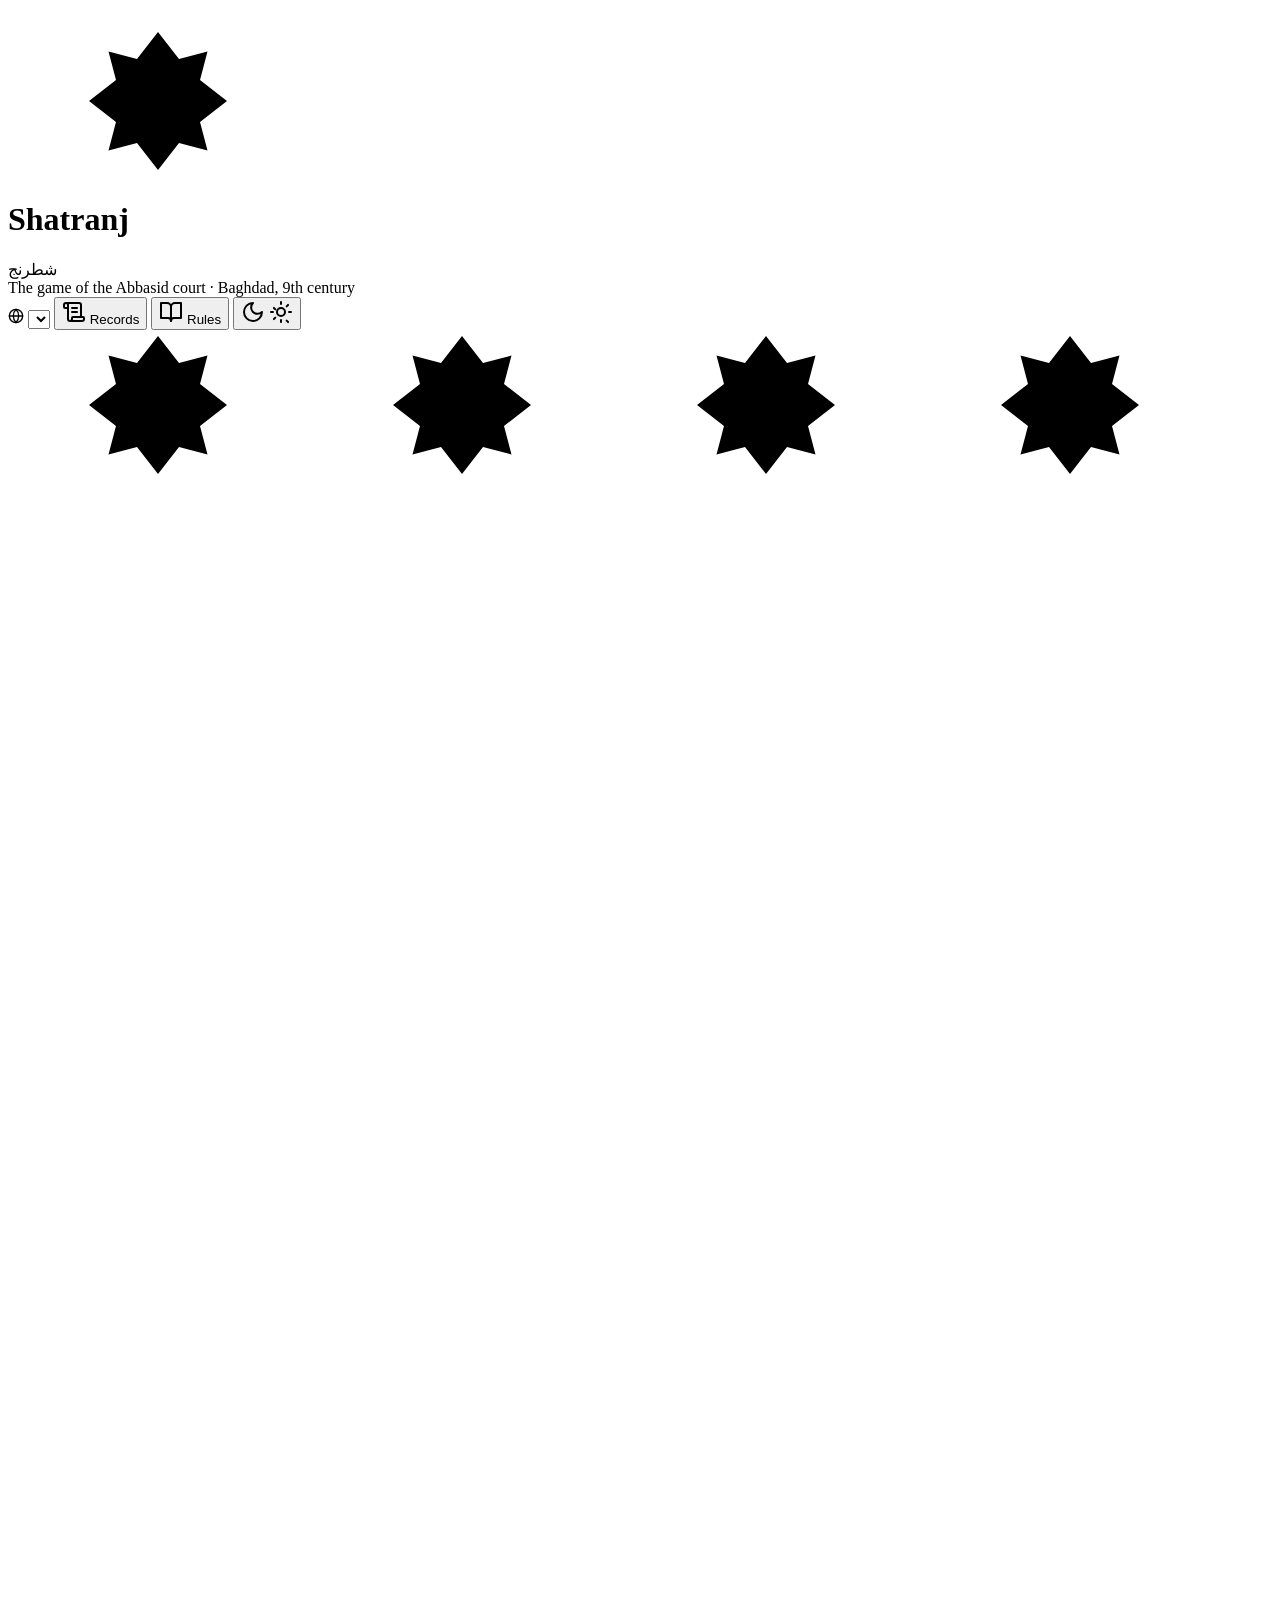
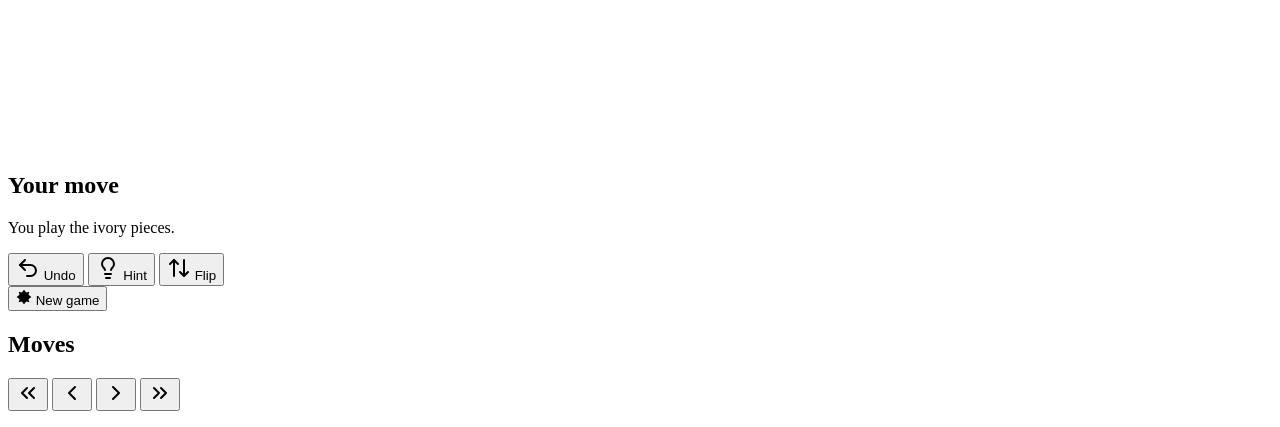
==== static/index.html @ 24f1b4db "Prepare for app embedding; drop the hieroglyphic Egyptian locale - Remove the Middle Egyptian (hiero" ====
<!doctype html>
<html lang="en">
  <head>
    <meta charset="utf-8" />
    <meta
      name="viewport"
      content="width=device-width, initial-scale=1, viewport-fit=cover"
    />
    <title>Shatranj — the chess of Abbasid Baghdad</title>
    <meta
      name="description"
      content="Play shatranj, the medieval chess of the Abbasid court, against the computer. Five levels of difficulty, from novice to legend."
    />
    <link rel="icon" href="favicon.svg" type="image/svg+xml" />
    <link rel="stylesheet" href="fonts.css" />
    <script>
    try {
      const t = localStorage.getItem("shatranj:theme");
      if (
        t === "dark" ||
        (!t && matchMedia("(prefers-color-scheme: dark)").matches)
      ) {
        document.documentElement.classList.add("dark");
      }
    } catch (_) {}
    </script>
    <link rel="stylesheet" href="styles.css" />
    <script type="module" src="main.js"></script>
  </head>
  <body class="girih-bg">
    <svg width="0" height="0" class="absolute" aria-hidden="true">
      <defs>
        <symbol id="star8" viewBox="0 0 100 100">
          <path
            d="M50 4 L64 22 L83 17 L78 36 L96 50 L78 64 L83 83 L64 78 L50 96 L36 78 L17 83 L22 64 L4 50 L22 36 L17 17 L36 22Z"
          />
        </symbol>
      </defs>
    </svg>

    <header
      class="border-b border-border/70 bg-background/70 backdrop-blur sticky top-0 z-30">
      <div class="mx-auto max-w-6xl px-4 h-16 flex items-center gap-3">
        <svg class="size-8 shrink-0 text-gold" fill="currentColor">
          <use href="#star8" />
        </svg>
        <div class="flex items-baseline gap-3 min-w-0">
          <h1 class="font-display text-2xl tracking-wide truncate"
            id="brand-primary"
            data-i18n="brand.primary">Shatranj</h1>
          <span class="font-arabic text-xl text-gold" lang="ar"
            id="brand-secondary" data-i18n="brand.secondary">شطرنج</span>
        </div>
        <span class="hidden lg:inline text-sm text-muted-foreground ms-2"
          data-i18n="header.tagline">The game of the Abbasid court · Baghdad, 9th century</span>
        <div class="ms-auto flex items-center gap-1">
          <label class="lang-picker" data-i18n-title="header.language">
            <svg xmlns="http://www.w3.org/2000/svg" width="16" height="16"
              viewBox="0 0 24 24" fill="none" stroke="currentColor"
              stroke-width="2" stroke-linecap="round" stroke-linejoin="round"
              aria-hidden="true">
              <circle cx="12" cy="12" r="10" />
              <path d="M12 2a14.5 14.5 0 0 0 0 20 14.5 14.5 0 0 0 0-20" />
              <path d="M2 12h20" />
            </svg>
            <span class="lang-current" id="lang-current"
              aria-hidden="true"></span>
            <select id="lang-select" data-i18n-aria="header.language"></select>
          </label>
          <button type="button" class="btn" data-variant="ghost" data-size="sm"
            id="library-btn" data-i18n-title="header.library">
            <svg xmlns="http://www.w3.org/2000/svg" width="24" height="24"
              viewBox="0 0 24 24" fill="none" stroke="currentColor"
              stroke-width="2" stroke-linecap="round" stroke-linejoin="round"
              aria-hidden="true">
              <path d="M15 12h-5" />
              <path d="M15 8h-5" />
              <path d="M19 17V5a2 2 0 0 0-2-2H4" />
              <path
                d="M8 21h12a2 2 0 0 0 2-2v-1a1 1 0 0 0-1-1H11a1 1 0 0 0-1 1v1a2 2 0 1 1-4 0V5a2 2 0 1 0-4 0v2a1 1 0 0 0 1 1h3" />
            </svg>
            <span class="max-sm:sr-only"
              data-i18n="header.library">Records</span>
          </button>
          <button
            type="button"
            class="btn"
            data-variant="ghost"
            data-size="sm"
            id="rules-btn"
          >
            <svg xmlns="http://www.w3.org/2000/svg" width="24" height="24"
              viewBox="0 0 24 24" fill="none" stroke="currentColor"
              stroke-width="2" stroke-linecap="round" stroke-linejoin="round">
              <path d="M2 3h6a4 4 0 0 1 4 4v14a3 3 0 0 0-3-3H2z" />
              <path d="M22 3h-6a4 4 0 0 0-4 4v14a3 3 0 0 1 3-3h7z" />
            </svg>
            <span class="max-sm:sr-only" data-i18n="header.rules">Rules</span>
          </button>
          <button
            type="button"
            class="btn"
            data-variant="ghost"
            data-size="icon"
            id="theme-btn"
            aria-label="Toggle dark mode" data-i18n-aria="header.theme"
          >
            <svg class="dark:hidden" xmlns="http://www.w3.org/2000/svg"
              width="24" height="24" viewBox="0 0 24 24" fill="none"
              stroke="currentColor" stroke-width="2" stroke-linecap="round"
              stroke-linejoin="round">
              <path d="M12 3a6 6 0 0 0 9 9 9 9 0 1 1-9-9Z" />
            </svg>
            <svg class="hidden dark:block" xmlns="http://www.w3.org/2000/svg"
              width="24" height="24" viewBox="0 0 24 24" fill="none"
              stroke="currentColor" stroke-width="2" stroke-linecap="round"
              stroke-linejoin="round">
              <circle cx="12" cy="12" r="4" />
              <path
                d="M12 2v2M12 20v2m-7.07-14.07 1.41 1.41m11.32 11.32 1.41 1.41M2 12h2m16 0h2M6.34 17.66l-1.41 1.41M19.07 4.93l-1.41 1.41" />
            </svg>
          </button>
        </div>
      </div>
    </header>

    <main
      class="play-layout mx-auto max-w-6xl px-4 py-6 lg:py-10 grid gap-6 lg:gap-8 lg:grid-cols-[minmax(0,1fr)_22rem]">
      <!-- Board column -->
      <section class="min-w-0">
        <div
          class="board-col mx-auto w-full flex flex-col gap-3 max-w-[min(100%,max(20rem,calc(100dvh-14rem)))] md:max-w-[min(100%,max(20rem,calc(100dvh-12rem)))] lg:max-w-[min(100%,max(24rem,calc(100dvh-12rem)))]">
          <div class="viewer-bar" id="viewer-card" hidden></div>
          <div class="player-bar" id="top-player"></div>

          <div class="board-frame w-full" dir="ltr">
            <svg class="rosette left-1 top-1" fill="currentColor">
              <use href="#star8" />
            </svg>
            <svg class="rosette right-1 top-1" fill="currentColor">
              <use href="#star8" />
            </svg>
            <svg class="rosette left-1 bottom-1" fill="currentColor">
              <use href="#star8" />
            </svg>
            <svg class="rosette right-1 bottom-1" fill="currentColor">
              <use href="#star8" />
            </svg>
            <div class="relative">
              <div class="board" id="board" role="grid" tabindex="0"
                aria-label="Shatranj board. Use arrow keys to move the cursor and Enter to pick up or place a piece."
                data-i18n-aria="board.aria"></div>
              <svg class="board-overlay" id="board-overlay"
                viewBox="0 0 800 800"
                aria-hidden="true"></svg>
            </div>
          </div>

          <div class="player-bar" id="bottom-player"></div>
          <div class="review-strip" id="review-strip" dir="ltr" hidden></div>
          <div class="sr-only" id="sr-live" aria-live="polite"
            aria-atomic="true"></div>
        </div>
      </section>

      <!-- Side panel -->
      <aside
        class="side-panel flex flex-col gap-4 min-w-0">
        <div class="card gap-4 py-5">
          <header class="px-5">
            <h2 class="flex items-center gap-2.5 text-base" aria-live="polite">
              <span id="status-icon" class="flex"></span>
              <span id="status-title">Your move</span>
            </h2>
            <p id="status-detail"
              aria-live="polite">You play the ivory pieces.</p>
            <div id="status-extra" class="flex flex-wrap gap-2 mt-1"
              hidden></div>
          </header>
          <section class="px-5 status-actions">
            <button type="button" class="btn" data-variant="outline"
              data-size="sm" id="undo-btn" title="Take back your last move (U)"
              data-i18n-title="btn.undo.title">
              <svg xmlns="http://www.w3.org/2000/svg" width="24" height="24"
                viewBox="0 0 24 24" fill="none" stroke="currentColor"
                stroke-width="2" stroke-linecap="round" stroke-linejoin="round">
                <path d="M9 14 4 9l5-5" />
                <path d="M4 9h10.5a5.5 5.5 0 0 1 0 11H11" />
              </svg>
              <span data-i18n="btn.undo">Undo</span>
            </button>
            <button type="button" class="btn" data-variant="outline"
              data-size="sm" id="hint-btn" title="Suggest a move (H)"
              data-i18n-title="btn.hint.title">
              <svg xmlns="http://www.w3.org/2000/svg" width="24" height="24"
                viewBox="0 0 24 24" fill="none" stroke="currentColor"
                stroke-width="2" stroke-linecap="round" stroke-linejoin="round">
                <path
                  d="M15 14c.2-1 .7-1.7 1.5-2.5 1-.9 1.5-2.2 1.5-3.5A6 6 0 0 0 6 8c0 1 .2 2.2 1.5 3.5.7.7 1.3 1.5 1.5 2.5" />
                <path d="M9 18h6" />
                <path d="M10 22h4" />
              </svg>
              <span data-i18n="btn.hint">Hint</span>
            </button>
            <button type="button" class="btn" data-variant="outline"
              data-size="sm" id="flip-btn" title="Flip the board (F)"
              data-i18n-title="btn.flip.title">
              <svg xmlns="http://www.w3.org/2000/svg" width="24" height="24"
                viewBox="0 0 24 24" fill="none" stroke="currentColor"
                stroke-width="2" stroke-linecap="round" stroke-linejoin="round">
                <path d="m21 16-4 4-4-4" />
                <path d="M17 20V4" />
                <path d="m3 8 4-4 4 4" />
                <path d="M7 4v16" />
              </svg>
              <span data-i18n="btn.flip">Flip</span>
            </button>
          </section>
          <footer class="px-5">
            <button type="button" class="btn w-full" id="new-game-btn">
              <svg width="16" height="16" viewBox="0 0 100 100"
                fill="currentColor">
                <use href="#star8" />
              </svg>
              <span id="new-game-label" data-i18n="btn.newGame">New game</span>
            </button>
          </footer>
        </div>

        <div class="card gap-3 py-5" id="opponent-card"></div>

        <div class="card gap-3 py-5" id="review-card" hidden></div>

        <div class="card gap-3 py-5">
          <header class="px-5">
            <h2
              class="font-display text-lg flex items-baseline justify-between gap-2">
              <span data-i18n="moves.title">Moves</span>
              <span class="font-sans text-xs font-normal text-muted-foreground"
                id="move-count"></span>
            </h2>
          </header>
          <section class="px-5">
            <div
              class="moves-list moves-grid text-sm overflow-y-auto scrollbar"
              dir="ltr"
              id="moves"></div>
          </section>
          <footer class="px-5 flex items-center gap-1" dir="ltr" id="moves-nav">
            <button type="button" class="btn" data-variant="ghost"
              data-size="icon-sm" id="nav-first"
              aria-label="First position (Home)" title="First position (Home)"
              data-i18n-aria="nav.first" data-i18n-title="nav.first">
              <svg xmlns="http://www.w3.org/2000/svg" width="24" height="24"
                viewBox="0 0 24 24" fill="none" stroke="currentColor"
                stroke-width="2" stroke-linecap="round" stroke-linejoin="round">
                <path d="m11 17-5-5 5-5" />
                <path d="m18 17-5-5 5-5" />
              </svg>
            </button>
            <button type="button" class="btn" data-variant="ghost"
              data-size="icon-sm" id="nav-prev" aria-label="Previous move (←)"
              title="Previous move (←)" data-i18n-aria="nav.prev"
              data-i18n-title="nav.prev">
              <svg xmlns="http://www.w3.org/2000/svg" width="24" height="24"
                viewBox="0 0 24 24" fill="none" stroke="currentColor"
                stroke-width="2" stroke-linecap="round" stroke-linejoin="round">
                <path d="m15 18-6-6 6-6" />
              </svg>
            </button>
            <button type="button" class="btn" data-variant="ghost"
              data-size="icon-sm" id="nav-next" aria-label="Next move (→)"
              title="Next move (→)" data-i18n-aria="nav.next"
              data-i18n-title="nav.next">
              <svg xmlns="http://www.w3.org/2000/svg" width="24" height="24"
                viewBox="0 0 24 24" fill="none" stroke="currentColor"
                stroke-width="2" stroke-linecap="round" stroke-linejoin="round">
                <path d="m9 18 6-6-6-6" />
              </svg>
            </button>
            <button type="button" class="btn" data-variant="ghost"
              data-size="icon-sm" id="nav-last" aria-label="Latest move (End)"
              title="Latest move (End)" data-i18n-aria="nav.last"
              data-i18n-title="nav.last">
              <svg xmlns="http://www.w3.org/2000/svg" width="24" height="24"
                viewBox="0 0 24 24" fill="none" stroke="currentColor"
                stroke-width="2" stroke-linecap="round" stroke-linejoin="round">
                <path d="m6 17 5-5-5-5" />
                <path d="m13 17 5-5-5-5" />
              </svg>
            </button>
            <button type="button" class="btn ml-auto" data-variant="ghost"
              data-size="sm" id="analyse-btn" hidden
              title="Analyse the game so far"
              data-i18n-title="nav.review.title">
              <svg xmlns="http://www.w3.org/2000/svg" width="24" height="24"
                viewBox="0 0 24 24" fill="none" stroke="currentColor"
                stroke-width="2" stroke-linecap="round" stroke-linejoin="round">
                <path d="M3 3v16a2 2 0 0 0 2 2h16" />
                <path d="m19 9-5 5-4-4-3 3" />
              </svg>
              <span data-i18n="nav.review">Review</span>
            </button>
            <button type="button" class="btn ml-auto" data-variant="outline"
              data-size="sm" id="nav-live" hidden>
              <span data-i18n="nav.live">Back to game</span>
            </button>
          </footer>
        </div>
      </aside>
    </main>

    <footer class="mx-auto max-w-6xl px-4 pb-10">
      <div class="ornament mb-4"></div>
      <p
        class="text-xs text-muted-foreground text-center leading-relaxed text-balance"
        data-i18n-html="footer.html"></p>
    </footer>

    <!-- New game dialog -->
    <dialog id="new-game-dialog" class="dialog w-full sm:max-w-lg max-h-[92dvh]"
      aria-labelledby="new-game-title"
      onclick="if (event.target === this) this.close()">
      <div>
        <header>
          <h2 id="new-game-title" class="font-display text-xl"
            data-i18n="newGame.title">A new game</h2>
          <p
            data-i18n="newGame.desc">Choose your opponent from the Arabian Nights.</p>
        </header>
        <section class="overflow-y-auto scrollbar flex flex-col gap-5">
          <div class="flex flex-col gap-2">
            <span class="text-sm font-medium" id="play-as-label"
              data-i18n="newGame.playAs">Play as</span>
            <div class="seg" role="radiogroup" aria-labelledby="play-as-label">
              <label><input type="radio" name="color" value="white" checked /><span class="size-3 rounded-full ring-1 ring-border bg-[var(--ivory-fill)]"></span><span data-i18n="side.ivory">Ivory</span></label>
              <label><input type="radio" name="color" value="random" /><span data-i18n="newGame.random">Random</span></label>
              <label><input type="radio" name="color" value="black" /><span class="size-3 rounded-full ring-1 ring-border bg-[var(--ebony-fill)]"></span><span data-i18n="side.ebony">Ebony</span></label>
            </div>
            <p class="text-xs text-muted-foreground"
              data-i18n="newGame.ivoryFirst">Ivory moves first.</p>
          </div>
          <fieldset class="flex flex-col gap-2" id="level-list">
            <legend class="text-sm font-medium mb-2"
              data-i18n="newGame.opponent">Opponent</legend>
          </fieldset>
        </section>
        <footer>
          <button type="button" class="btn" data-variant="outline"
            onclick="this.closest('dialog').close()"
            data-i18n="btn.cancel">Cancel</button>
          <button type="button" class="btn" id="start-game-btn">
            <svg width="16" height="16" viewBox="0 0 100 100"
              fill="currentColor">
              <use href="#star8" />
            </svg>
            <span data-i18n="btn.begin">Begin</span>
          </button>
        </footer>
        <button type="button" class="btn" data-variant="ghost"
          data-size="icon-sm" aria-label="Close dialog"
          data-i18n-aria="btn.close"
          onclick="this.closest('dialog').close()">
          <svg xmlns="http://www.w3.org/2000/svg" width="24" height="24"
            viewBox="0 0 24 24" fill="none" stroke="currentColor"
            stroke-width="2" stroke-linecap="round" stroke-linejoin="round">
            <path d="M18 6 6 18" />
            <path d="m6 6 12 12" />
          </svg>
        </button>
      </div>
    </dialog>

    <!-- Game library dialog -->
    <dialog id="library-dialog" class="dialog w-full sm:max-w-2xl max-h-[92dvh]"
      aria-labelledby="library-title"
      onclick="if (event.target === this) this.close()">
      <div>
        <header>
          <h2 id="library-title" class="font-display text-xl"
            data-i18n="library.title">Game records</h2>
          <p data-i18n="library.desc">Games are saved in this browser.</p>
        </header>
        <section class="overflow-y-auto scrollbar flex flex-col gap-3">
          <div class="flex flex-wrap items-center gap-2">
            <div class="seg library-filter" role="radiogroup"
              data-i18n-aria="library.filter">
              <label><input type="radio" name="lib-filter" value="all" checked /><span data-i18n="library.filter.all">All</span></label>
              <label><input type="radio" name="lib-filter" value="win" /><span data-i18n="library.filter.win">Wins</span></label>
              <label><input type="radio" name="lib-filter" value="loss" /><span data-i18n="library.filter.loss">Losses</span></label>
              <label><input type="radio" name="lib-filter" value="draw" /><span data-i18n="library.filter.draw">Draws</span></label>
            </div>
          </div>
          <p class="text-xs text-destructive" id="library-warning" hidden
            data-i18n="library.noStorage"></p>
          <ul class="library-list" id="library-list"></ul>
          <div class="flex flex-col gap-2" id="library-paste" hidden>
            <textarea class="textarea font-mono text-xs" rows="6"
              id="library-paste-text" dir="ltr"></textarea>
            <div class="flex gap-2 justify-end">
              <button type="button" class="btn" data-variant="ghost"
                data-size="sm" id="library-paste-cancel"
                data-i18n="btn.cancel">Cancel</button>
              <button type="button" class="btn" data-size="sm"
                id="library-paste-submit"
                data-i18n="library.paste.submit">Import</button>
            </div>
          </div>
        </section>
        <footer class="library-actions">
          <input type="file" id="library-file"
            accept=".pgn,.txt,application/x-chess-pgn,text/plain" multiple
            hidden />
          <button type="button" class="btn" data-variant="outline"
            data-size="sm" id="library-import-btn">
            <svg xmlns="http://www.w3.org/2000/svg" width="24" height="24"
              viewBox="0 0 24 24" fill="none" stroke="currentColor"
              stroke-width="2" stroke-linecap="round" stroke-linejoin="round"
              aria-hidden="true">
              <path d="M12 3v12" />
              <path d="m17 8-5-5-5 5" />
              <path d="M21 15v4a2 2 0 0 1-2 2H5a2 2 0 0 1-2-2v-4" />
            </svg>
            <span data-i18n="library.import">Import PGN</span>
          </button>
          <button type="button" class="btn" data-variant="outline"
            data-size="sm" id="library-paste-btn">
            <span data-i18n="library.paste">Paste PGN</span>
          </button>
          <button type="button" class="btn" data-variant="outline"
            data-size="sm" id="library-export-btn">
            <svg xmlns="http://www.w3.org/2000/svg" width="24" height="24"
              viewBox="0 0 24 24" fill="none" stroke="currentColor"
              stroke-width="2" stroke-linecap="round" stroke-linejoin="round"
              aria-hidden="true">
              <path d="M12 15V3" />
              <path d="M21 15v4a2 2 0 0 1-2 2H5a2 2 0 0 1-2-2v-4" />
              <path d="m7 10 5 5 5-5" />
            </svg>
            <span data-i18n="library.exportAll">Download all</span>
          </button>
        </footer>
        <button type="button" class="btn" data-variant="ghost"
          data-size="icon-sm" aria-label="Close dialog"
          data-i18n-aria="btn.close" onclick="this.closest('dialog').close()">
          <svg xmlns="http://www.w3.org/2000/svg" width="24" height="24"
            viewBox="0 0 24 24" fill="none" stroke="currentColor"
            stroke-width="2" stroke-linecap="round" stroke-linejoin="round">
            <path d="M18 6 6 18" />
            <path d="m6 6 12 12" />
          </svg>
        </button>
      </div>
    </dialog>

    <div class="toast-msg" id="toast" role="status" aria-live="polite"
      hidden></div>

    <!-- Rules dialog -->
    <dialog
      id="rules-dialog"
      class="dialog w-full sm:max-w-2xl max-h-[90dvh]"
      aria-labelledby="rules-title"
      onclick="if (event.target === this) this.close()"
    >
      <div>
        <header>
          <h2 id="rules-title" class="font-display text-xl pe-8">
            <span data-i18n="rules.title">The rules of shatranj</span>
            <span class="block font-arabic text-gold text-lg mt-0.5" lang="ar"
              data-i18n="rules.subtitle">قواعد الشطرنج</span>
          </h2>
          <p
            data-i18n="rules.desc">Played on the same 8×8 board as chess, with older, gentler pieces.</p>
        </header>
        <section class="overflow-y-auto scrollbar flex flex-col gap-4 text-sm">
          <div class="grid gap-2" id="rules-pieces"></div>
          <div class="ornament"></div>
          <ul class="list-disc ps-5 space-y-1.5"
            data-i18n-html="rules.list"></ul>
        </section>
        <footer>
          <button type="button" class="btn"
            onclick="this.closest('dialog').close()"
            data-i18n="btn.returnToBoard">Return to the board</button>
        </footer>
        <button type="button" class="btn" data-variant="ghost"
          data-size="icon-sm" aria-label="Close dialog"
          data-i18n-aria="btn.close"
          onclick="this.closest('dialog').close()">
          <svg xmlns="http://www.w3.org/2000/svg" width="24" height="24"
            viewBox="0 0 24 24" fill="none" stroke="currentColor"
            stroke-width="2" stroke-linecap="round" stroke-linejoin="round">
            <path d="M18 6 6 18" />
            <path d="m6 6 12 12" />
          </svg>
        </button>
      </div>
    </dialog>

    <!-- Game over dialog -->
    <dialog
      id="result-dialog"
      class="dialog w-full sm:max-w-lg"
      aria-labelledby="result-title"
      onclick="if (event.target === this) this.close()"
    >
      <div>
        <header class="items-center text-center">
          <div class="result-seal" id="result-seal" lang="ar"></div>
          <h2 id="result-title" class="font-display text-2xl"></h2>
          <p id="result-detail"></p>
        </header>
        <footer class="result-actions">
          <button type="button" class="btn" data-variant="ghost"
            onclick="this.closest('dialog').close()"
            data-i18n="btn.viewBoard">View the board</button>
          <button type="button" class="btn" data-variant="outline"
            id="result-change-btn"
            data-i18n="btn.changeOpponent">Change opponent</button>
          <button type="button" class="btn" data-variant="outline"
            id="result-review-btn"
            data-i18n="btn.reviewGame">Review game</button>
          <button type="button" class="btn" autofocus
            id="result-new-btn" data-i18n="btn.playAgain">Play again</button>
        </footer>
      </div>
    </dialog>
    <!-- Confirmation (in-page replacement for confirm()) -->
    <dialog id="confirm-dialog" class="dialog w-full sm:max-w-md"
      aria-labelledby="confirm-dialog-text"
      onclick="if (event.target === this) this.close()">
      <form method="dialog">
        <header>
          <p id="confirm-dialog-text"></p>
        </header>
        <footer>
          <button type="submit" class="btn" data-variant="outline" value=""
            autofocus data-i18n="btn.cancel">Cancel</button>
          <button type="submit" class="btn" data-variant="destructive"
            value="ok" id="confirm-dialog-ok">OK</button>
        </footer>
      </form>
    </dialog>

    <!-- Shows a share link when the clipboard is unavailable -->
    <dialog id="link-dialog" class="dialog w-full sm:max-w-lg"
      aria-labelledby="link-dialog-title"
      onclick="if (event.target === this) this.close()">
      <div>
        <header>
          <h2 id="link-dialog-title" class="font-display text-xl"
            data-i18n="library.share">Copy link</h2>
        </header>
        <section>
          <input type="text" class="input w-full" id="link-dialog-url"
            readonly dir="ltr" onfocus="this.select()" />
        </section>
        <footer>
          <button type="button" class="btn" data-variant="outline"
            onclick="this.closest('dialog').close()"
            data-i18n="btn.cancel">Cancel</button>
          <button type="button" class="btn" id="link-dialog-copy"
            data-i18n="library.share">Copy link</button>
        </footer>
      </div>
    </dialog>
  </body>
</html>
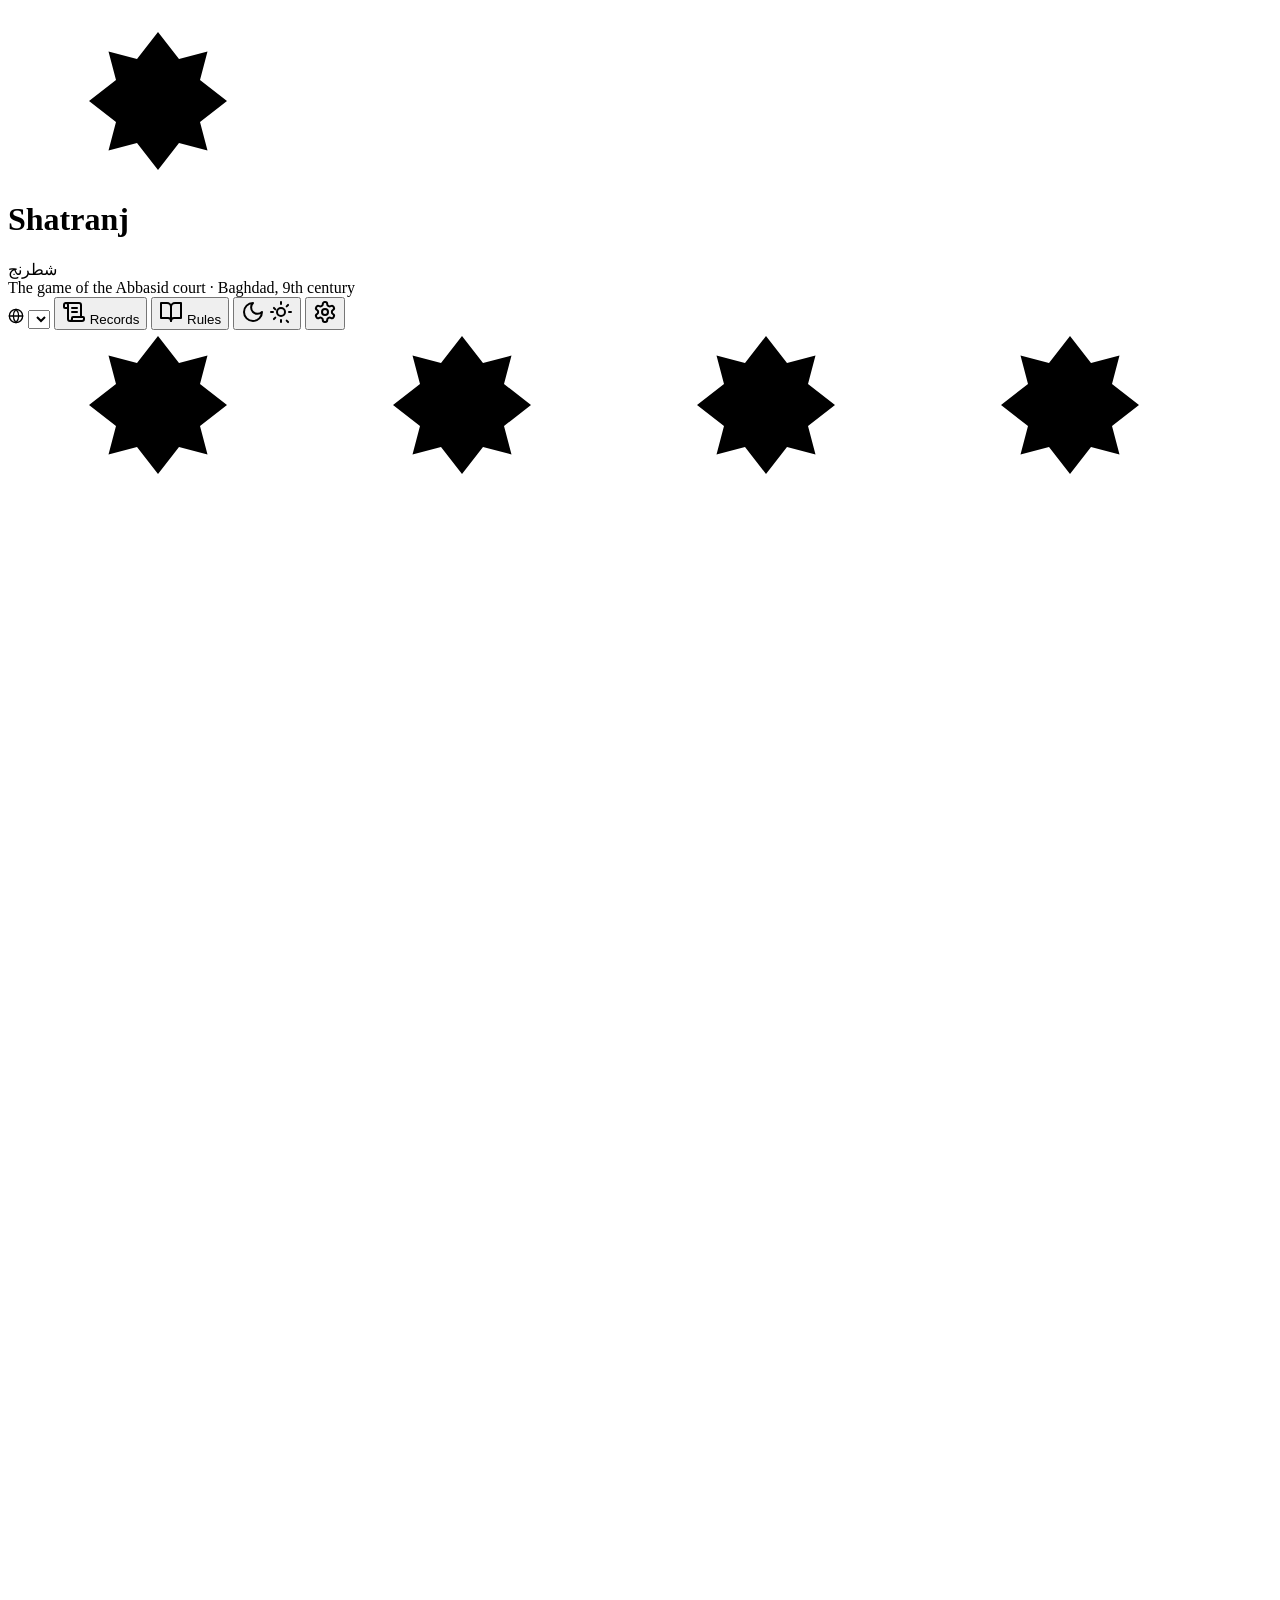
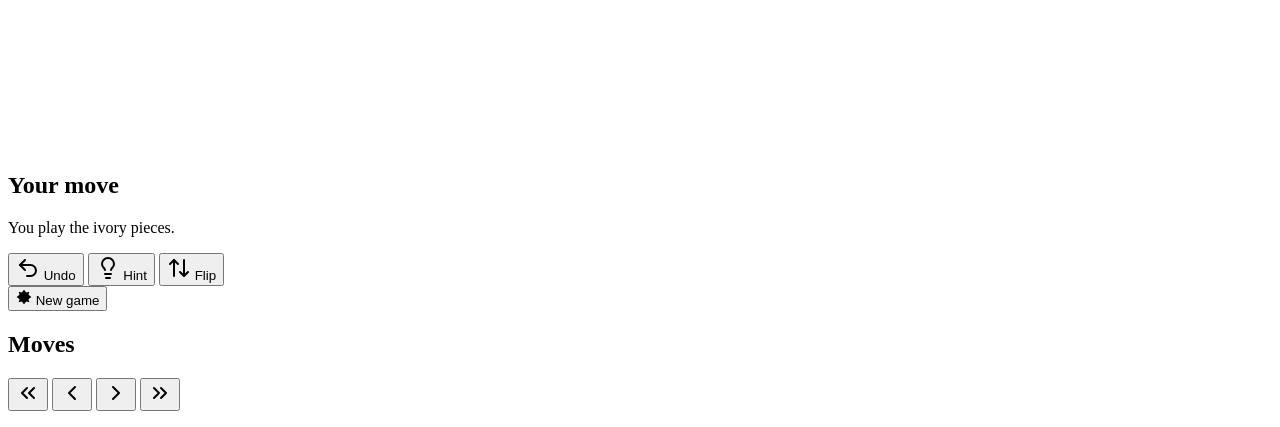
==== commit 1ce6ce8b: "Phones: move language and theme into a settings menu The header had four controls beside the title o" ====
--- a/static/index.html
+++ b/static/index.html
@@ -13,17 +13,9 @@
     />
     <link rel="icon" href="favicon.svg" type="image/svg+xml" />
     <link rel="stylesheet" href="fonts.css" />
-    <script>
-    try {
-      const t = localStorage.getItem("shatranj:theme");
-      if (
-        t === "dark" ||
-        (!t && matchMedia("(prefers-color-scheme: dark)").matches)
-      ) {
-        document.documentElement.classList.add("dark");
-      }
-    } catch (_) {}
-    </script>
+    <meta http-equiv="Content-Security-Policy"
+      content="default-src 'self'; script-src 'self'; worker-src 'self'; style-src 'self' 'unsafe-inline'; font-src 'self'; img-src 'self' data: blob:; connect-src 'self'; base-uri 'none'; form-action 'none'; object-src 'none'" />
+    <script src="theme.js"></script>
     <link rel="stylesheet" href="styles.css" />
     <script type="module" src="main.js"></script>
   </head>
@@ -54,7 +46,8 @@
         <span class="hidden lg:inline text-sm text-muted-foreground ms-2"
           data-i18n="header.tagline">The game of the Abbasid court · Baghdad, 9th century</span>
         <div class="ms-auto flex items-center gap-1">
-          <label class="lang-picker" data-i18n-title="header.language">
+          <label class="lang-picker max-sm:hidden"
+            data-i18n-title="header.language">
             <svg xmlns="http://www.w3.org/2000/svg" width="16" height="16"
               viewBox="0 0 24 24" fill="none" stroke="currentColor"
               stroke-width="2" stroke-linecap="round" stroke-linejoin="round"
@@ -65,7 +58,8 @@
             </svg>
             <span class="lang-current" id="lang-current"
               aria-hidden="true"></span>
-            <select id="lang-select" data-i18n-aria="header.language"></select>
+            <select id="lang-select" class="lang-select"
+              data-i18n-aria="header.language"></select>
           </label>
           <button type="button" class="btn" data-variant="ghost" data-size="sm"
             id="library-btn" data-i18n-title="header.library">
@@ -99,7 +93,7 @@
           </button>
           <button
             type="button"
-            class="btn"
+            class="btn max-sm:hidden"
             data-variant="ghost"
             data-size="icon"
             id="theme-btn"
@@ -120,9 +114,47 @@
                 d="M12 2v2M12 20v2m-7.07-14.07 1.41 1.41m11.32 11.32 1.41 1.41M2 12h2m16 0h2M6.34 17.66l-1.41 1.41M19.07 4.93l-1.41 1.41" />
             </svg>
           </button>
+          <!-- Phones: language and appearance share one settings menu so
+               the title keeps its room. -->
+          <button type="button" class="btn sm:hidden" data-variant="ghost"
+            data-size="icon" id="settings-btn" popovertarget="settings-menu"
+            aria-haspopup="dialog" aria-label="Settings"
+            data-i18n-aria="header.settings" data-i18n-title="header.settings">
+            <svg xmlns="http://www.w3.org/2000/svg" width="24" height="24"
+              viewBox="0 0 24 24" fill="none" stroke="currentColor"
+              stroke-width="2" stroke-linecap="round" stroke-linejoin="round"
+              aria-hidden="true">
+              <path
+                d="M12.22 2h-.44a2 2 0 0 0-2 2v.18a2 2 0 0 1-1 1.73l-.43.25a2 2 0 0 1-2 0l-.15-.08a2 2 0 0 0-2.73.73l-.22.38a2 2 0 0 0 .73 2.73l.15.1a2 2 0 0 1 1 1.72v.51a2 2 0 0 1-1 1.74l-.15.09a2 2 0 0 0-.73 2.73l.22.38a2 2 0 0 0 2.73.73l.15-.08a2 2 0 0 1 2 0l.43.25a2 2 0 0 1 1 1.73V20a2 2 0 0 0 2 2h.44a2 2 0 0 0 2-2v-.18a2 2 0 0 1 1-1.73l.43-.25a2 2 0 0 1 2 0l.15.08a2 2 0 0 0 2.73-.73l.22-.39a2 2 0 0 0-.73-2.73l-.15-.08a2 2 0 0 1-1-1.74v-.5a2 2 0 0 1 1-1.74l.15-.09a2 2 0 0 0 .73-2.73l-.22-.38a2 2 0 0 0-2.73-.73l-.15.08a2 2 0 0 1-2 0l-.43-.25a2 2 0 0 1-1-1.73V4a2 2 0 0 0-2-2z" />
+              <circle cx="12" cy="12" r="3" />
+            </svg>
+          </button>
         </div>
       </div>
     </header>
+
+    <div id="settings-menu" class="settings-menu" popover role="dialog"
+      aria-labelledby="settings-title">
+      <h2 id="settings-title" class="text-sm font-semibold"
+        data-i18n="header.settings">Settings</h2>
+      <label class="settings-row">
+        <span class="text-xs font-medium text-muted-foreground"
+          data-i18n="header.language">Language</span>
+        <select class="lang-select select w-full"></select>
+      </label>
+      <div class="settings-row">
+        <span class="text-xs font-medium text-muted-foreground"
+          id="theme-label" data-i18n="theme.title">Appearance</span>
+        <div class="seg" role="radiogroup" aria-labelledby="theme-label">
+          <label><input type="radio" name="theme" value="light" /><span
+              data-i18n="theme.light">Light</span></label>
+          <label><input type="radio" name="theme" value="dark" /><span
+              data-i18n="theme.dark">Dark</span></label>
+          <label><input type="radio" name="theme" value="auto" /><span
+              data-i18n="theme.auto">Auto</span></label>
+        </div>
+      </div>
+    </div>
 
     <main
       class="play-layout mx-auto max-w-6xl px-4 py-6 lg:py-10 grid gap-6 lg:gap-8 lg:grid-cols-[minmax(0,1fr)_22rem]">
@@ -130,7 +162,8 @@
       <section class="min-w-0">
         <div
           class="board-col mx-auto w-full flex flex-col gap-3 max-w-[min(100%,max(20rem,calc(100dvh-14rem)))] md:max-w-[min(100%,max(20rem,calc(100dvh-12rem)))] lg:max-w-[min(100%,max(24rem,calc(100dvh-12rem)))]">
-          <div class="viewer-bar" id="viewer-card" hidden></div>
+          <div class="viewer-bar" id="viewer-card" tabindex="-1" role="region"
+            data-i18n-aria="viewer.title" hidden></div>
           <div class="player-bar" id="top-player"></div>
 
           <div class="board-frame w-full" dir="ltr">
@@ -320,7 +353,7 @@
     <!-- New game dialog -->
     <dialog id="new-game-dialog" class="dialog w-full sm:max-w-lg max-h-[92dvh]"
       aria-labelledby="new-game-title"
-      onclick="if (event.target === this) this.close()">
+      data-backdrop-close>
       <div>
         <header>
           <h2 id="new-game-title" class="font-display text-xl"
@@ -347,7 +380,7 @@
         </section>
         <footer>
           <button type="button" class="btn" data-variant="outline"
-            onclick="this.closest('dialog').close()"
+            data-close
             data-i18n="btn.cancel">Cancel</button>
           <button type="button" class="btn" id="start-game-btn">
             <svg width="16" height="16" viewBox="0 0 100 100"
@@ -360,7 +393,7 @@
         <button type="button" class="btn" data-variant="ghost"
           data-size="icon-sm" aria-label="Close dialog"
           data-i18n-aria="btn.close"
-          onclick="this.closest('dialog').close()">
+          data-close>
           <svg xmlns="http://www.w3.org/2000/svg" width="24" height="24"
             viewBox="0 0 24 24" fill="none" stroke="currentColor"
             stroke-width="2" stroke-linecap="round" stroke-linejoin="round">
@@ -374,12 +407,13 @@
     <!-- Game library dialog -->
     <dialog id="library-dialog" class="dialog w-full sm:max-w-2xl max-h-[92dvh]"
       aria-labelledby="library-title"
-      onclick="if (event.target === this) this.close()">
+      data-backdrop-close>
       <div>
         <header>
           <h2 id="library-title" class="font-display text-xl"
             data-i18n="library.title">Game records</h2>
-          <p data-i18n="library.desc">Games are saved in this browser.</p>
+          <p class="library-desc"
+            data-i18n="library.desc">Games are saved in this browser.</p>
         </header>
         <section class="overflow-y-auto scrollbar flex flex-col gap-3">
           <div class="flex flex-wrap items-center gap-2">
@@ -406,6 +440,8 @@
                 data-i18n="library.paste.submit">Import</button>
             </div>
           </div>
+          <div class="library-paste-report" id="library-paste-report"
+            role="alert" tabindex="-1" hidden></div>
         </section>
         <footer class="library-actions">
           <input type="file" id="library-file"
@@ -442,7 +478,7 @@
         </footer>
         <button type="button" class="btn" data-variant="ghost"
           data-size="icon-sm" aria-label="Close dialog"
-          data-i18n-aria="btn.close" onclick="this.closest('dialog').close()">
+          data-i18n-aria="btn.close" data-close>
           <svg xmlns="http://www.w3.org/2000/svg" width="24" height="24"
             viewBox="0 0 24 24" fill="none" stroke="currentColor"
             stroke-width="2" stroke-linecap="round" stroke-linejoin="round">
@@ -454,14 +490,14 @@
     </dialog>
 
     <div class="toast-msg" id="toast" role="status" aria-live="polite"
-      hidden></div>
+      popover="manual" hidden></div>
 
     <!-- Rules dialog -->
     <dialog
       id="rules-dialog"
       class="dialog w-full sm:max-w-2xl max-h-[90dvh]"
       aria-labelledby="rules-title"
-      onclick="if (event.target === this) this.close()"
+      data-backdrop-close
     >
       <div>
         <header>
@@ -481,13 +517,13 @@
         </section>
         <footer>
           <button type="button" class="btn"
-            onclick="this.closest('dialog').close()"
+            data-close
             data-i18n="btn.returnToBoard">Return to the board</button>
         </footer>
         <button type="button" class="btn" data-variant="ghost"
           data-size="icon-sm" aria-label="Close dialog"
           data-i18n-aria="btn.close"
-          onclick="this.closest('dialog').close()">
+          data-close>
           <svg xmlns="http://www.w3.org/2000/svg" width="24" height="24"
             viewBox="0 0 24 24" fill="none" stroke="currentColor"
             stroke-width="2" stroke-linecap="round" stroke-linejoin="round">
@@ -503,7 +539,7 @@
       id="result-dialog"
       class="dialog w-full sm:max-w-lg"
       aria-labelledby="result-title"
-      onclick="if (event.target === this) this.close()"
+      data-backdrop-close
     >
       <div>
         <header class="items-center text-center">
@@ -513,7 +549,7 @@
         </header>
         <footer class="result-actions">
           <button type="button" class="btn" data-variant="ghost"
-            onclick="this.closest('dialog').close()"
+            data-close
             data-i18n="btn.viewBoard">View the board</button>
           <button type="button" class="btn" data-variant="outline"
             id="result-change-btn"
@@ -529,7 +565,7 @@
     <!-- Confirmation (in-page replacement for confirm()) -->
     <dialog id="confirm-dialog" class="dialog w-full sm:max-w-md"
       aria-labelledby="confirm-dialog-text"
-      onclick="if (event.target === this) this.close()">
+      data-backdrop-close>
       <form method="dialog">
         <header>
           <p id="confirm-dialog-text"></p>
@@ -539,6 +575,8 @@
             autofocus data-i18n="btn.cancel">Cancel</button>
           <button type="submit" class="btn" data-variant="destructive"
             value="ok" id="confirm-dialog-ok">OK</button>
+          <button type="submit" class="btn" value="alt" id="confirm-dialog-alt"
+            hidden></button>
         </footer>
       </form>
     </dialog>
@@ -546,7 +584,7 @@
     <!-- Shows a share link when the clipboard is unavailable -->
     <dialog id="link-dialog" class="dialog w-full sm:max-w-lg"
       aria-labelledby="link-dialog-title"
-      onclick="if (event.target === this) this.close()">
+      data-backdrop-close>
       <div>
         <header>
           <h2 id="link-dialog-title" class="font-display text-xl"
@@ -554,11 +592,11 @@
         </header>
         <section>
           <input type="text" class="input w-full" id="link-dialog-url"
-            readonly dir="ltr" onfocus="this.select()" />
+            readonly dir="ltr" data-select-on-focus />
         </section>
         <footer>
           <button type="button" class="btn" data-variant="outline"
-            onclick="this.closest('dialog').close()"
+            data-close
             data-i18n="btn.cancel">Cancel</button>
           <button type="button" class="btn" id="link-dialog-copy"
             data-i18n="library.share">Copy link</button>
